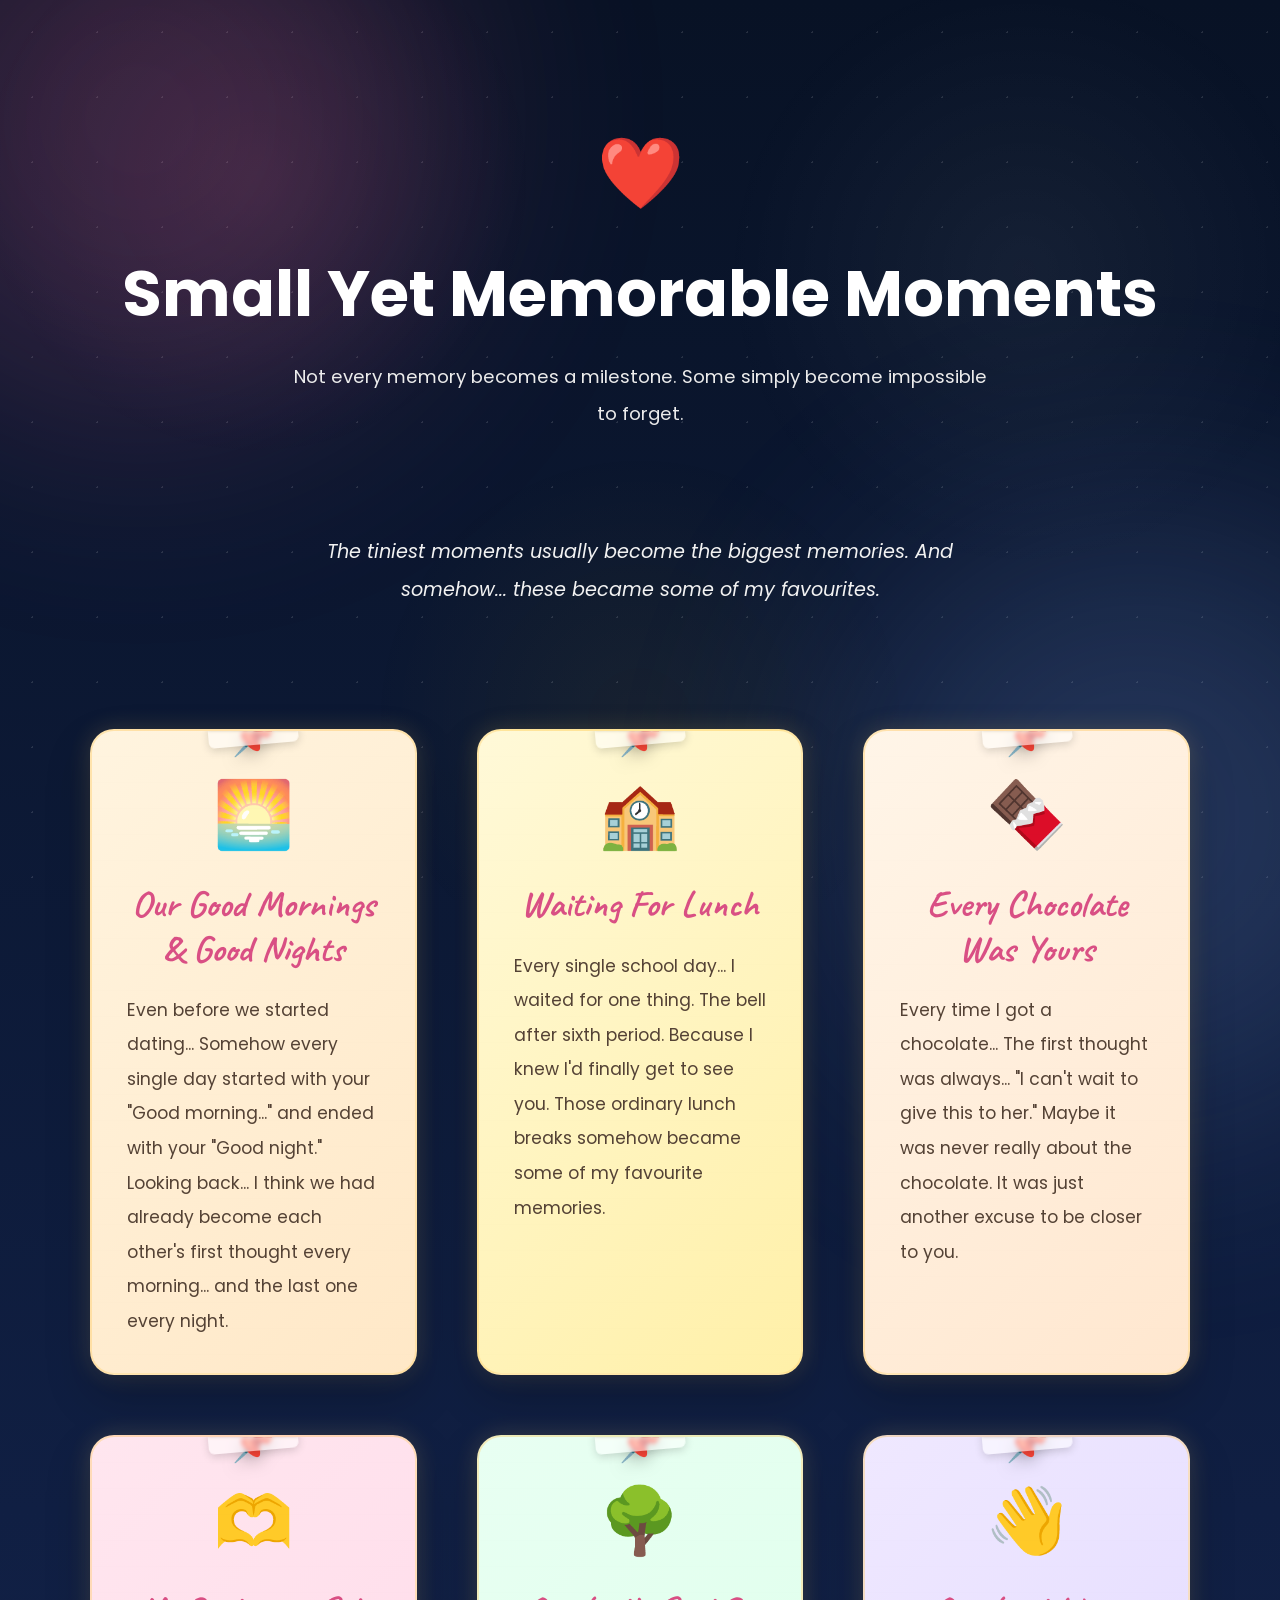
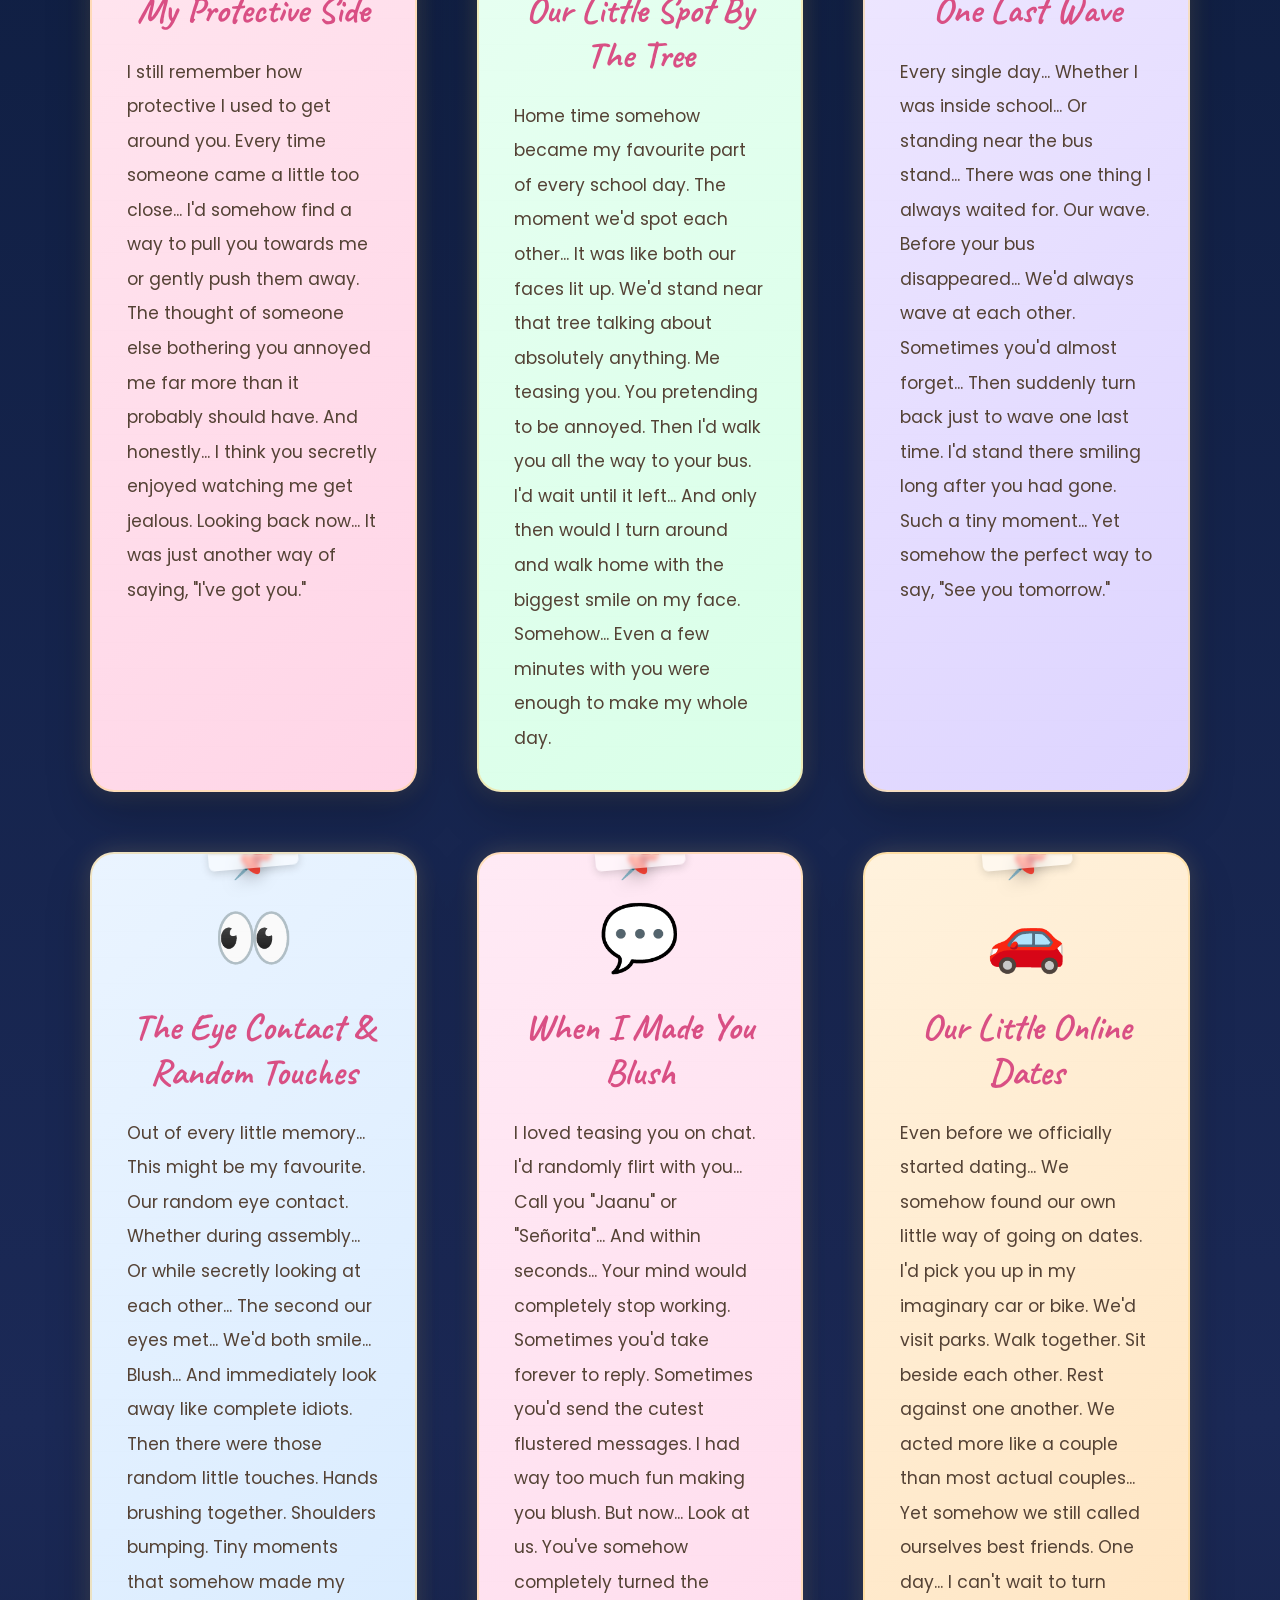
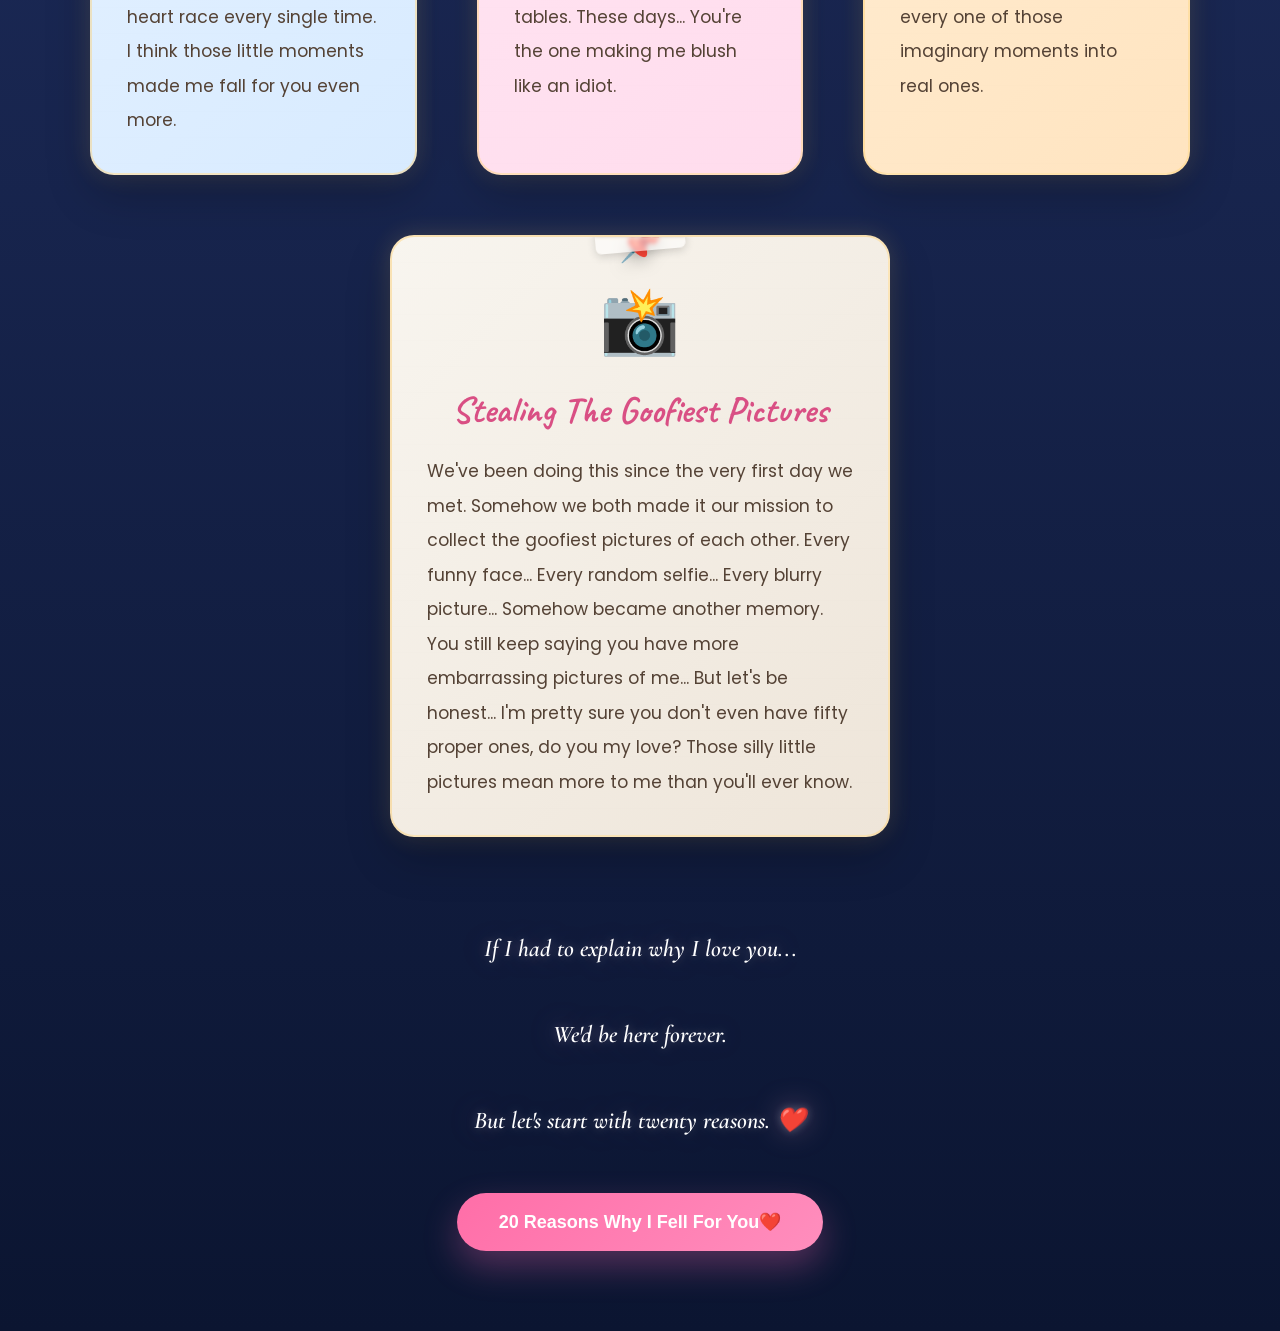
==== moments.html @ 67f3ba8c "Initial website upload" ====
<!DOCTYPE html>
<html lang="en">

<head>

<meta charset="UTF-8">

<meta name="viewport"
content="width=device-width, initial-scale=1.0">

<title>Small Yet Memorable Moments ❤️</title>

<link rel="preconnect"
href="https://fonts.googleapis.com">

<link rel="preconnect"
href="https://fonts.gstatic.com"
crossorigin>

<link href="https://fonts.googleapis.com/css2?family=Poppins:wght@300;400;500;600;700&family=Caveat:wght@400;700&display=swap"
rel="stylesheet">

<link rel="stylesheet"
href="moments.css">

<link href="https://fonts.googleapis.com/css2?family=Cormorant+Garamond:wght@500;600;700&display=swap" rel="stylesheet">

</head>

<body>

<div class="background"></div>

<div class="stars"></div>

<div class="gradient gradient1"></div>

<div class="gradient gradient2"></div>

<header class="hero">

<div class="hero-content">

<div class="heart">

❤️

</div>

<h1>

Small Yet

Memorable Moments

</h1>

<p>

Not every memory becomes a milestone.

Some simply become impossible to forget.

</p>

</div>

</header>

<section class="intro">

<p>

The tiniest moments usually become

the biggest memories.

And somehow...

these became some of my favourites.

</p>

</section>

<main class="memory-board">

<!-- MEMORY 1 -->

<div class="note">

<div class="pin">📌</div>

<div class="emoji">🌅</div>

<h2>

Our Good Mornings & Good Nights

</h2>

<p>

Even before we started dating...

Somehow every single day started with your "Good morning..."

and ended with your "Good night."

Looking back...

I think we had already become each other's

first thought every morning...

and the last one every night.

</p>

</div>

<!-- MEMORY 2 -->

<div class="note">

<div class="pin">📌</div>

<div class="emoji">🏫</div>

<h2>

Waiting For Lunch

</h2>

<p>

Every single school day...

I waited for one thing.

The bell after sixth period.

Because I knew I'd finally get to see you.

Those ordinary lunch breaks somehow became

some of my favourite memories.

</p>

</div>

<!-- MEMORY 3 -->

<div class="note">

<div class="pin">📌</div>

<div class="emoji">🍫</div>

<h2>

Every Chocolate Was Yours

</h2>

<p>

Every time I got a chocolate...

The first thought was always...

"I can't wait to give this to her."

Maybe it was never really about

the chocolate.

It was just another excuse

to be closer to you.

</p>

</div>

<div class="note">

<div class="pin">📌</div>

<div class="emoji">🫶</div>

<h2>My Protective Side</h2>

<p>
I still remember how protective I used to get around you.

Every time someone came a little too close...

I'd somehow find a way to pull you towards me or gently push them away.

The thought of someone else bothering you annoyed me far more than it probably should have.

And honestly...

I think you secretly enjoyed watching me get jealous.

Looking back now...

It was just another way of saying,

"I've got you."
</p>

</div>

<div class="note">

<div class="pin">📌</div>

<div class="emoji">🌳</div>

<h2>Our Little Spot By The Tree</h2>

<p>
Home time somehow became my favourite part of every school day.

The moment we'd spot each other...

It was like both our faces lit up.

We'd stand near that tree talking about absolutely anything.

Me teasing you.

You pretending to be annoyed.

Then I'd walk you all the way to your bus.

I'd wait until it left...

And only then would I turn around and walk home with the biggest smile on my face.

Somehow...

Even a few minutes with you were enough to make my whole day.
</p>

</div>

<div class="note">

<div class="pin">📌</div>

<div class="emoji">👋</div>

<h2>One Last Wave</h2>

<p>
Every single day...

Whether I was inside school...

Or standing near the bus stand...

There was one thing I always waited for.

Our wave.

Before your bus disappeared...

We'd always wave at each other.

Sometimes you'd almost forget...

Then suddenly turn back just to wave one last time.

I'd stand there smiling long after you had gone.

Such a tiny moment...

Yet somehow the perfect way to say,

"See you tomorrow."
</p>

</div>

<div class="note">

<div class="pin">📌</div>

<div class="emoji">👀</div>

<h2>The Eye Contact & Random Touches</h2>

<p>
Out of every little memory...

This might be my favourite.

Our random eye contact.

Whether during assembly...

Or while secretly looking at each other...

The second our eyes met...

We'd both smile...

Blush...

And immediately look away like complete idiots.

Then there were those random little touches.

Hands brushing together.

Shoulders bumping.

Tiny moments that somehow made my heart race every single time.

I think those little moments made me fall for you even more.
</p>

</div>

<div class="note">

<div class="pin">📌</div>

<div class="emoji">💬</div>

<h2>When I Made You Blush</h2>

<p>
I loved teasing you on chat.

I'd randomly flirt with you...

Call you "Jaanu" or "Señorita"...

And within seconds...

Your mind would completely stop working.

Sometimes you'd take forever to reply.

Sometimes you'd send the cutest flustered messages.

I had way too much fun making you blush.

But now...

Look at us.

You've somehow completely turned the tables.

These days...

You're the one making me blush like an idiot.
</p>

</div>

<div class="note">

<div class="pin">📌</div>

<div class="emoji">🚗</div>

<h2>Our Little Online Dates</h2>

<p>
Even before we officially started dating...

We somehow found our own little way of going on dates.

I'd pick you up in my imaginary car or bike.

We'd visit parks.

Walk together.

Sit beside each other.

Rest against one another.

We acted more like a couple than most actual couples...

Yet somehow we still called ourselves best friends.

One day...

I can't wait to turn every one of those imaginary moments into real ones.
</p>

</div>

<div class="note last-note">

<div class="pin">📌</div>

<div class="emoji">📸</div>

<h2>Stealing The Goofiest Pictures</h2>

<p>
We've been doing this since the very first day we met.

Somehow we both made it our mission to collect the goofiest pictures of each other.

Every funny face...

Every random selfie...

Every blurry picture...

Somehow became another memory.

You still keep saying you have more embarrassing pictures of me...

But let's be honest...

I'm pretty sure you don't even have fifty proper ones, do you my love?

Those silly little pictures mean more to me than you'll ever know.
</p>

</div>


</main>

<section class="ending-quote">

<p>
    If I had to explain why I love you...
    <br><br>
    We'd be here forever.
    <br><br>
    But let's start with twenty reasons. ❤️
</p>
</section>

<div class="continue">

<button id="continueBtn">

20 Reasons Why I Fell For You❤️

</button>

</div>

<script src="moments.js"></script>

</body>

</html>
---- moments.css ----
/* ===============================
        RESET
================================ */

*{
    margin:0;
    padding:0;
    box-sizing:border-box;
}

html{
    scroll-behavior:smooth;
}

body{

    font-family:'Poppins',sans-serif;

    background:
    linear-gradient(180deg,#081225,#101f43,#1b2956,#0b1531);

    color:white;

    overflow-x:hidden;

    position:relative;

}

/* ===============================
        BACKGROUND
================================ */

.background{

    position:fixed;
    inset:0;

    background:
    radial-gradient(circle at 20% 20%,rgba(255,120,170,.10),transparent 22%),
    radial-gradient(circle at 80% 30%,rgba(255,255,255,.05),transparent 25%),
    radial-gradient(circle at 50% 80%,rgba(255,215,0,.05),transparent 28%);

    z-index:-4;

}

.stars{

    position:fixed;
    inset:0;

    background-image:
    radial-gradient(white 1px,transparent 1px);

    background-size:65px 65px;

    opacity:.12;

    z-index:-3;

}

.gradient{

    position:fixed;

    width:600px;
    height:600px;

    border-radius:50%;

    filter:blur(130px);

    opacity:.18;

    animation:floatGradient 14s ease-in-out infinite alternate;

    z-index:-2;

}

.gradient1{

    background:#ff6ea8;

    top:-180px;
    left:-160px;

}

.gradient2{

    background:#8cb4ff;

    bottom:-220px;
    right:-160px;

}

@keyframes floatGradient{

from{

transform:translateY(0) translateX(0);

}

to{

transform:translateY(60px) translateX(-40px);

}

}

/* ===============================
        HERO
================================ */

.hero{

padding:120px 20px 70px;

text-align:center;

}

.heart{

font-size:70px;

animation:pulse 2s infinite;

margin-bottom:20px;

}

.hero h1{

font-size:4rem;

margin-bottom:18px;

}

.hero p{

max-width:700px;

margin:auto;

line-height:2;

color:#ececec;

font-size:1.15rem;

}

@keyframes pulse{

0%,100%{

transform:scale(1);

}

50%{

transform:scale(1.15);

}

}

/* ===============================
        INTRO
================================ */

.intro{

max-width:760px;

margin:auto;

text-align:center;

padding:30px;

}

.intro p{

font-size:1.2rem;

line-height:2;

font-style:italic;

color:#f2f2f2;

}

/* ===============================
        BOARD
================================ */

.memory-board{

display:grid;

grid-template-columns:
repeat(auto-fit,minmax(320px,1fr));

gap:60px;

padding:90px;

max-width:1500px;

margin:auto;

}

/* ===============================
        NOTES
================================ */

.note{

position:relative;

background:linear-gradient(
135deg,
#fff7e6,
#fff3d6,
#fff9ec
);

color:#3d2b1f;

padding:35px;

border-radius:24px;

border:2px solid rgba(255,210,120,.45);

box-shadow:
0 20px 45px rgba(0,0,0,.22),
0 0 25px rgba(255,215,120,.18);

transition:.4s;

min-height:360px;

overflow:hidden;

opacity:0;

transform:translateY(80px) rotate(-2deg);

transition:0.8s ease;
}
.note::before{

content:"";

position:absolute;

top:0;
left:0;

width:100%;
height:100%;

background:

linear-gradient(
transparent 97%,
rgba(0,0,0,.02) 100%
);

background-size:100% 26px;

pointer-events:none;

opacity:.45;

}
.note::after{

content:"";

position:absolute;

top:-12px;

left:50%;

transform:translateX(-50%) rotate(-5deg);

width:90px;

height:26px;

background:

rgba(255,255,255,.55);

backdrop-filter:blur(2px);

border-radius:6px;

box-shadow:

0 3px 8px rgba(0,0,0,.15);

}

/* Different angles */

.note:nth-child(1){transform:rotate(-3deg);}
.note:nth-child(2){transform:rotate(2deg);}
.note:nth-child(3){transform:rotate(-1deg);}
.note:nth-child(4){transform:rotate(3deg);}
.note:nth-child(5){transform:rotate(-2deg);}
.note:nth-child(6){transform:rotate(2deg);}
.note:nth-child(7){transform:rotate(-4deg);}
.note:nth-child(8){transform:rotate(1deg);}
.note:nth-child(9){transform:rotate(-2deg);}
.note:nth-child(10){transform:rotate(3deg);}

.note:hover{

transform:rotate(0deg)
translateY(-10px)
scale(1.03);

box-shadow:

0 28px 60px rgba(0,0,0,.28);

}

.pin{

position:absolute;

top:-18px;

left:50%;

transform:translateX(-50%);

font-size:34px;

filter:drop-shadow(0 5px 8px rgba(0,0,0,.25));

}


.emoji{

font-size:65px;

margin-bottom:18px;

text-align:center;

animation:floatEmoji 3s ease-in-out infinite;

}
@keyframes floatEmoji{

0%,100%{
transform:translateY(0);
}

50%{
transform:translateY(-8px);
}

}
.note h2{

font-family:'Caveat',cursive;

font-size:2.3rem;

color:#d94f84;

text-align:center;

margin-bottom:22px;

line-height:1.2;

}

.note p{

font-size:1.08rem;

line-height:2;

font-family:'Poppins',sans-serif;

color:#544235;

}

/* ===============================
        CONTINUE
================================ */

.continue{

width:100%;

display:flex;

justify-content:center;

margin-bottom:80px;

}



#continueBtn{

padding:18px 42px;

border:none;

border-radius:50px;

cursor:pointer;

font-size:18px;

font-weight:600;

background:

linear-gradient(135deg,#ff6ea8,#ff8ebd);

color:white;

transition:.35s;

box-shadow:

0 15px 35px rgba(255,105,180,.30);

}

#continueBtn:hover{

transform:translateY(-5px)
scale(1.05);

}

/* ===============================
        MOBILE
================================ */

@media(max-width:900px){

.hero h1{

font-size:2.8rem;

}

.hero p{

font-size:1rem;

}

.memory-board{

padding:30px;

gap:40px;

}

.note{

min-height:auto;

}

}
/* Different paper colours */

.note:nth-child(1){
background:linear-gradient(135deg,#fff4df,#ffe8c7);
}

.note:nth-child(2){
background:linear-gradient(135deg,#fff9d8,#fff0a8);
}

.note:nth-child(3){
background:linear-gradient(135deg,#fff5e8,#ffe7cf);
}

.note:nth-child(4){
background:linear-gradient(135deg,#ffe6ef,#ffd5e7);
}

.note:nth-child(5){
background:linear-gradient(135deg,#e8fff2,#d9ffe8);
}

.note:nth-child(6){
background:linear-gradient(135deg,#efe8ff,#ddd4ff);
}

.note:nth-child(7){
background:linear-gradient(135deg,#eaf4ff,#d8ebff);
}

.note:nth-child(8){
background:linear-gradient(135deg,#ffeaf5,#ffdced);
}

.note:nth-child(9){
background:linear-gradient(135deg,#fff2dd,#ffe4c0);
}

.note:nth-child(10){
background:linear-gradient(135deg,#f8f5ef,#eee5d9);
}
.note.show{

opacity:1;

transform:translateY(0) rotate(0deg);

}
.note{

animation:floatPaper 6s ease-in-out infinite;

}

.note:nth-child(even){

animation-delay:1.5s;

}

.note:nth-child(3n){

animation-delay:3s;

}

@keyframes floatPaper{

0%,100%{

transform:translateY(0);

}

50%{

transform:translateY(-8px);

}

}
.last-note{

grid-column:1 / -1;

justify-self:center;

max-width:500px;

width:100%;

}
/* Ending quote */

.ending-quote{

width:100%;

display:flex;

justify-content:center;

margin:80px 0 40px;

}

.ending-quote p{

max-width:700px;

text-align:center;

font-size:1.5rem;

font-style:italic;

line-height:1.8;

color:white;

}
.ending{
    text-align:center;
    padding:90px 20px 120px;
}

.ending-quote{

    max-width:900px;

    margin:0 auto 50px;

    font-family:'Cormorant Garamond',serif;

    font-size:3.8rem;

    font-weight:600;

    font-style:italic;

    line-height:1.7;

    color:#ffffff;

    text-shadow:
        0 0 10px rgba(255,255,255,.25),
        0 0 30px rgba(255,170,210,.35);

}

.ending-quote span{

    display:block;

    margin-top:15px;

    color:#ffd7ec;

    font-size:4.3rem;

    font-weight:700;

}
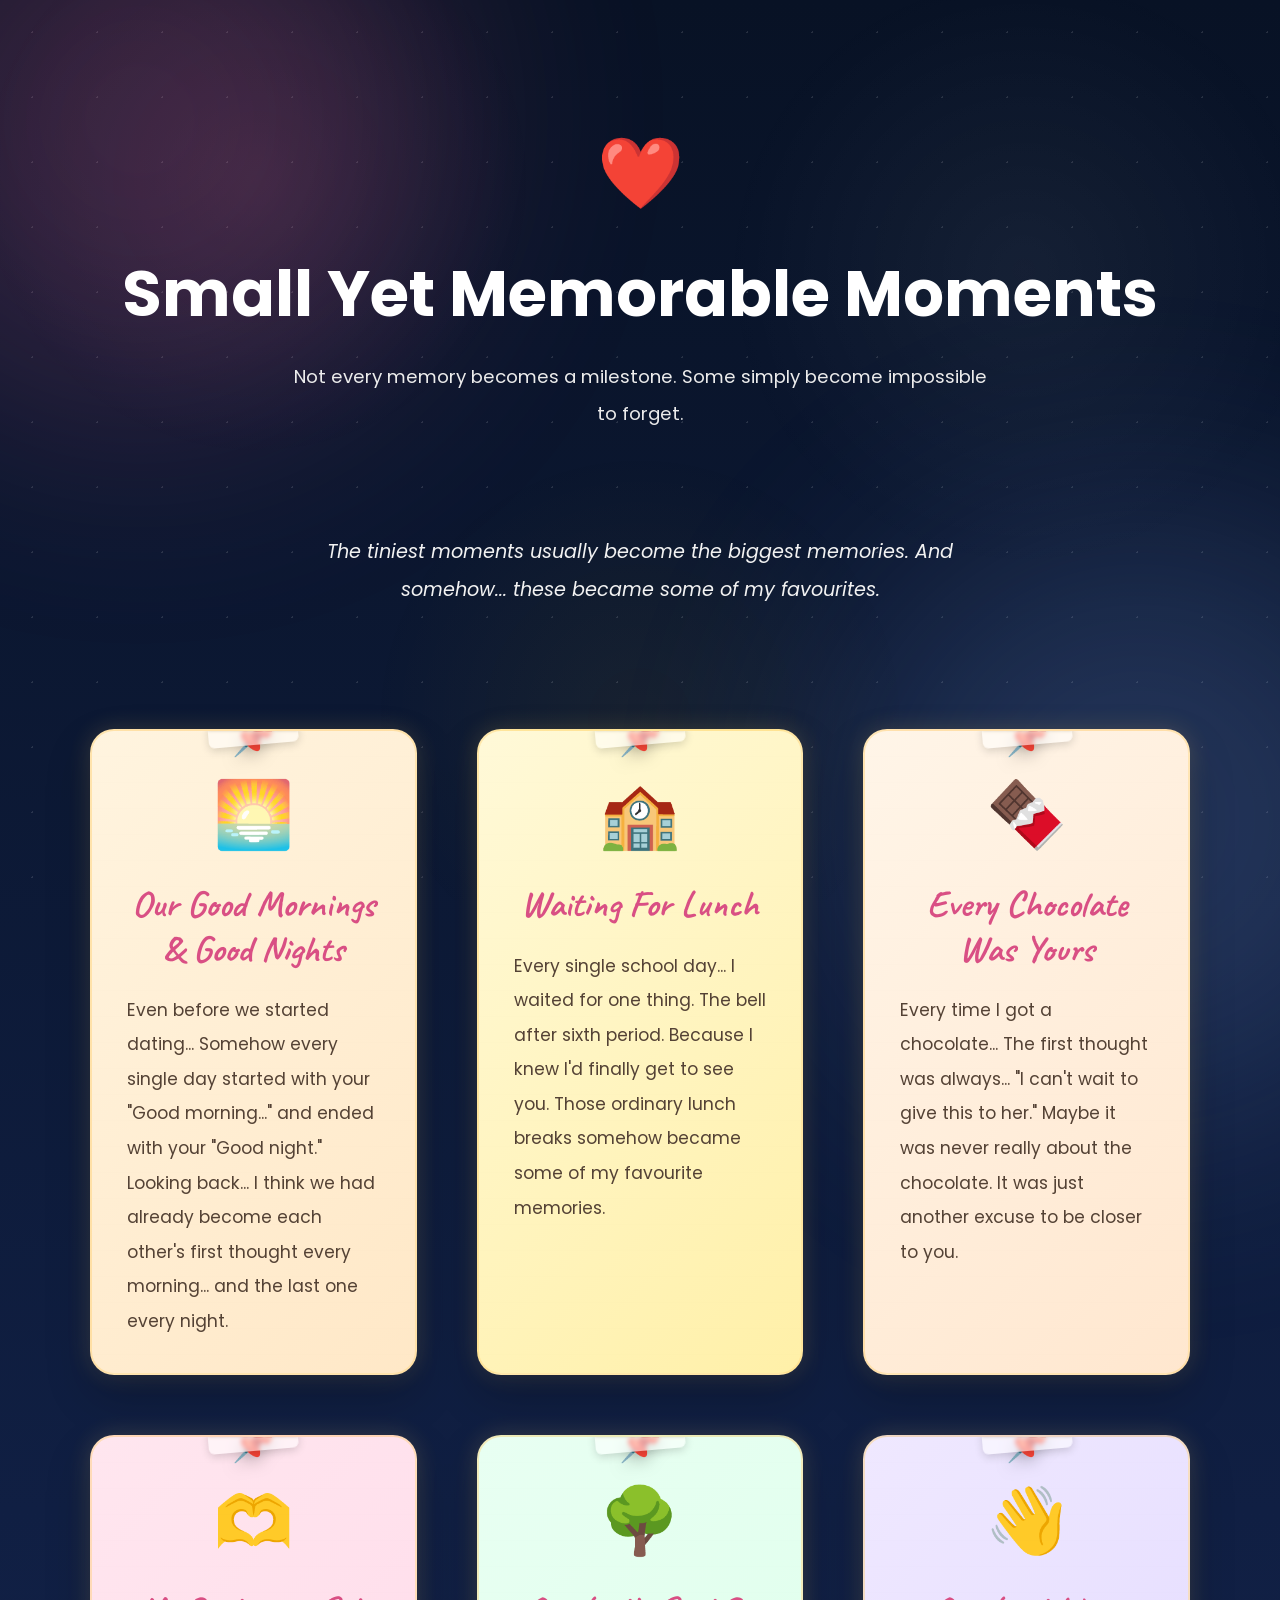
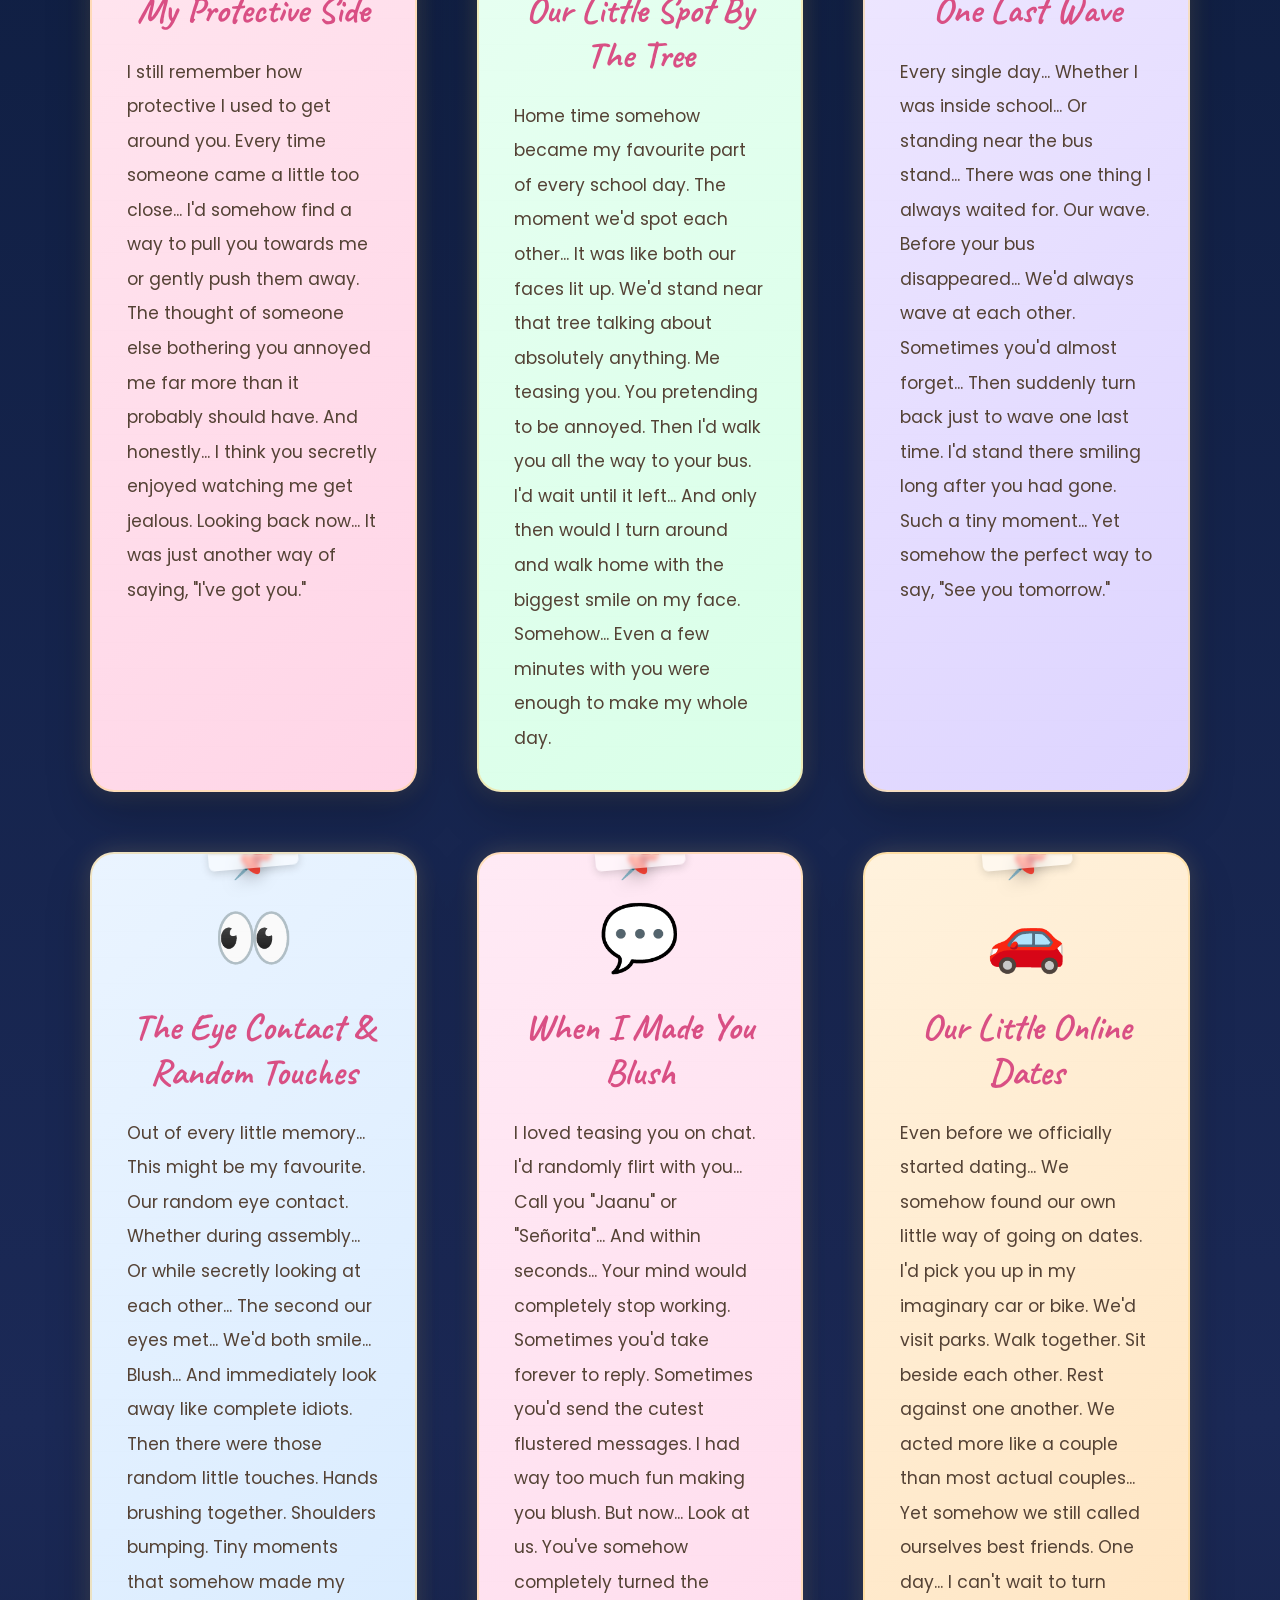
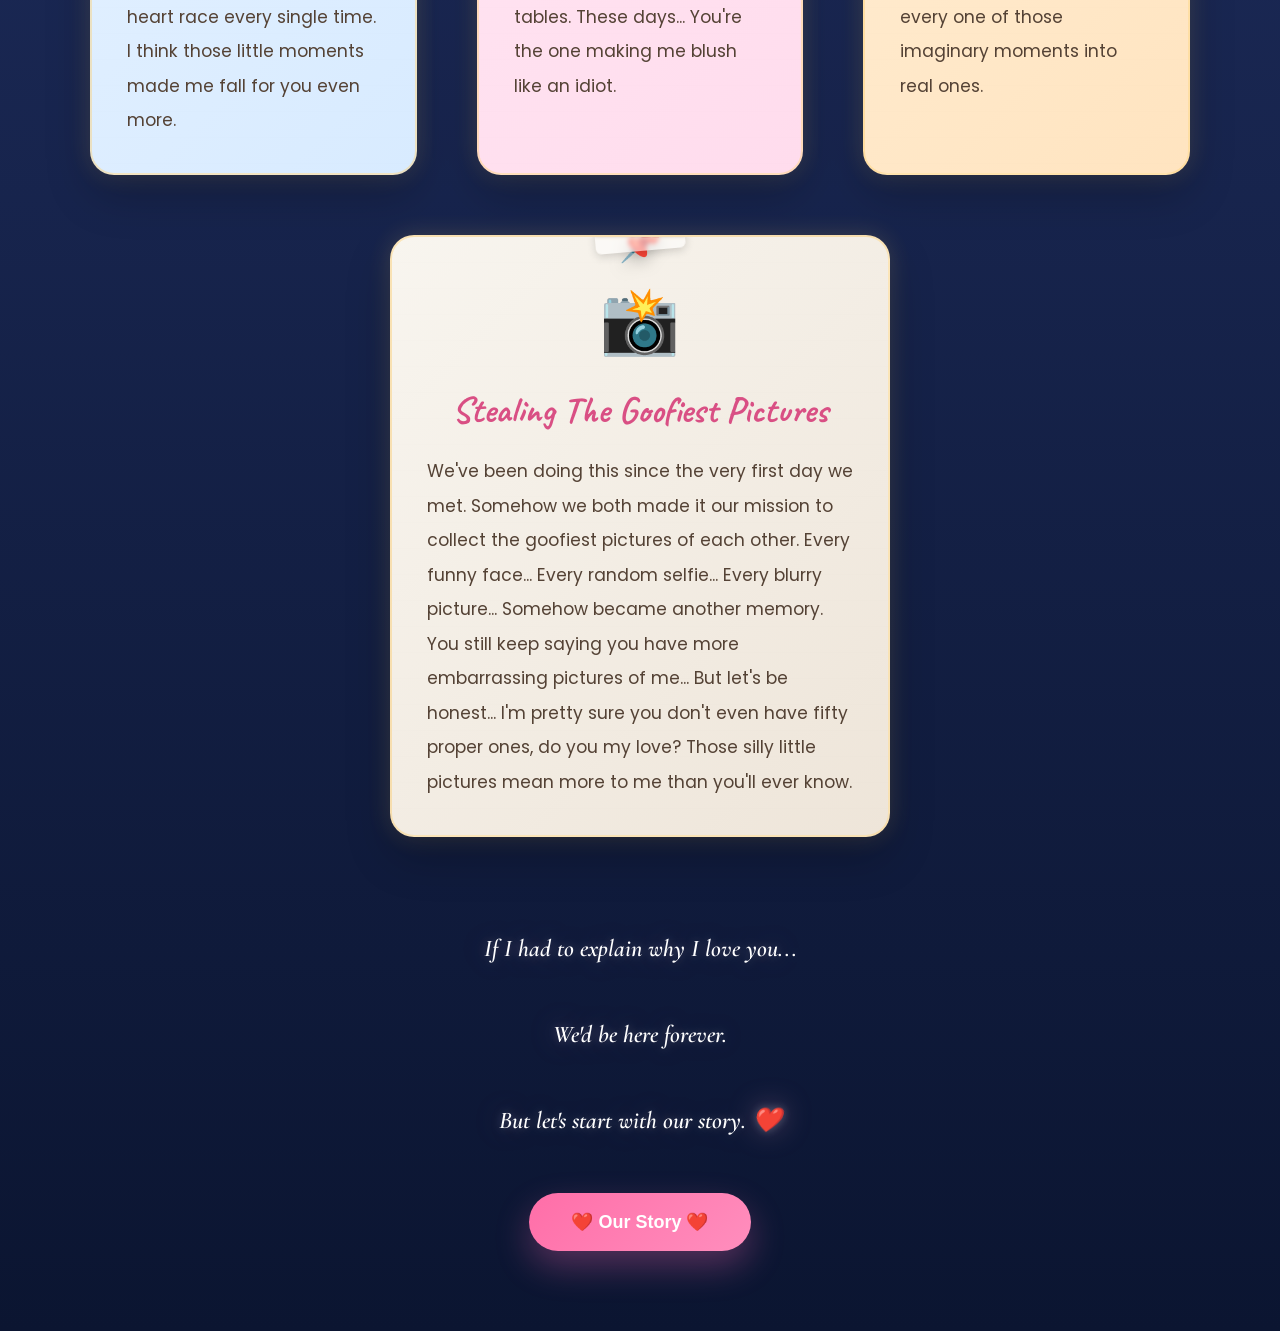
==== commit dd36844e: "Update moments.html" ====
--- a/moments.html
+++ b/moments.html
@@ -441,15 +441,14 @@
     <br><br>
     We'd be here forever.
     <br><br>
-    But let's start with twenty reasons. ❤️
+    But let's start with our story. ❤️
 </p>
 </section>
 
 <div class="continue">
 
 <button id="continueBtn">
-
-20 Reasons Why I Fell For You❤️
+❤️ Our Story ❤️
 
 </button>
 
